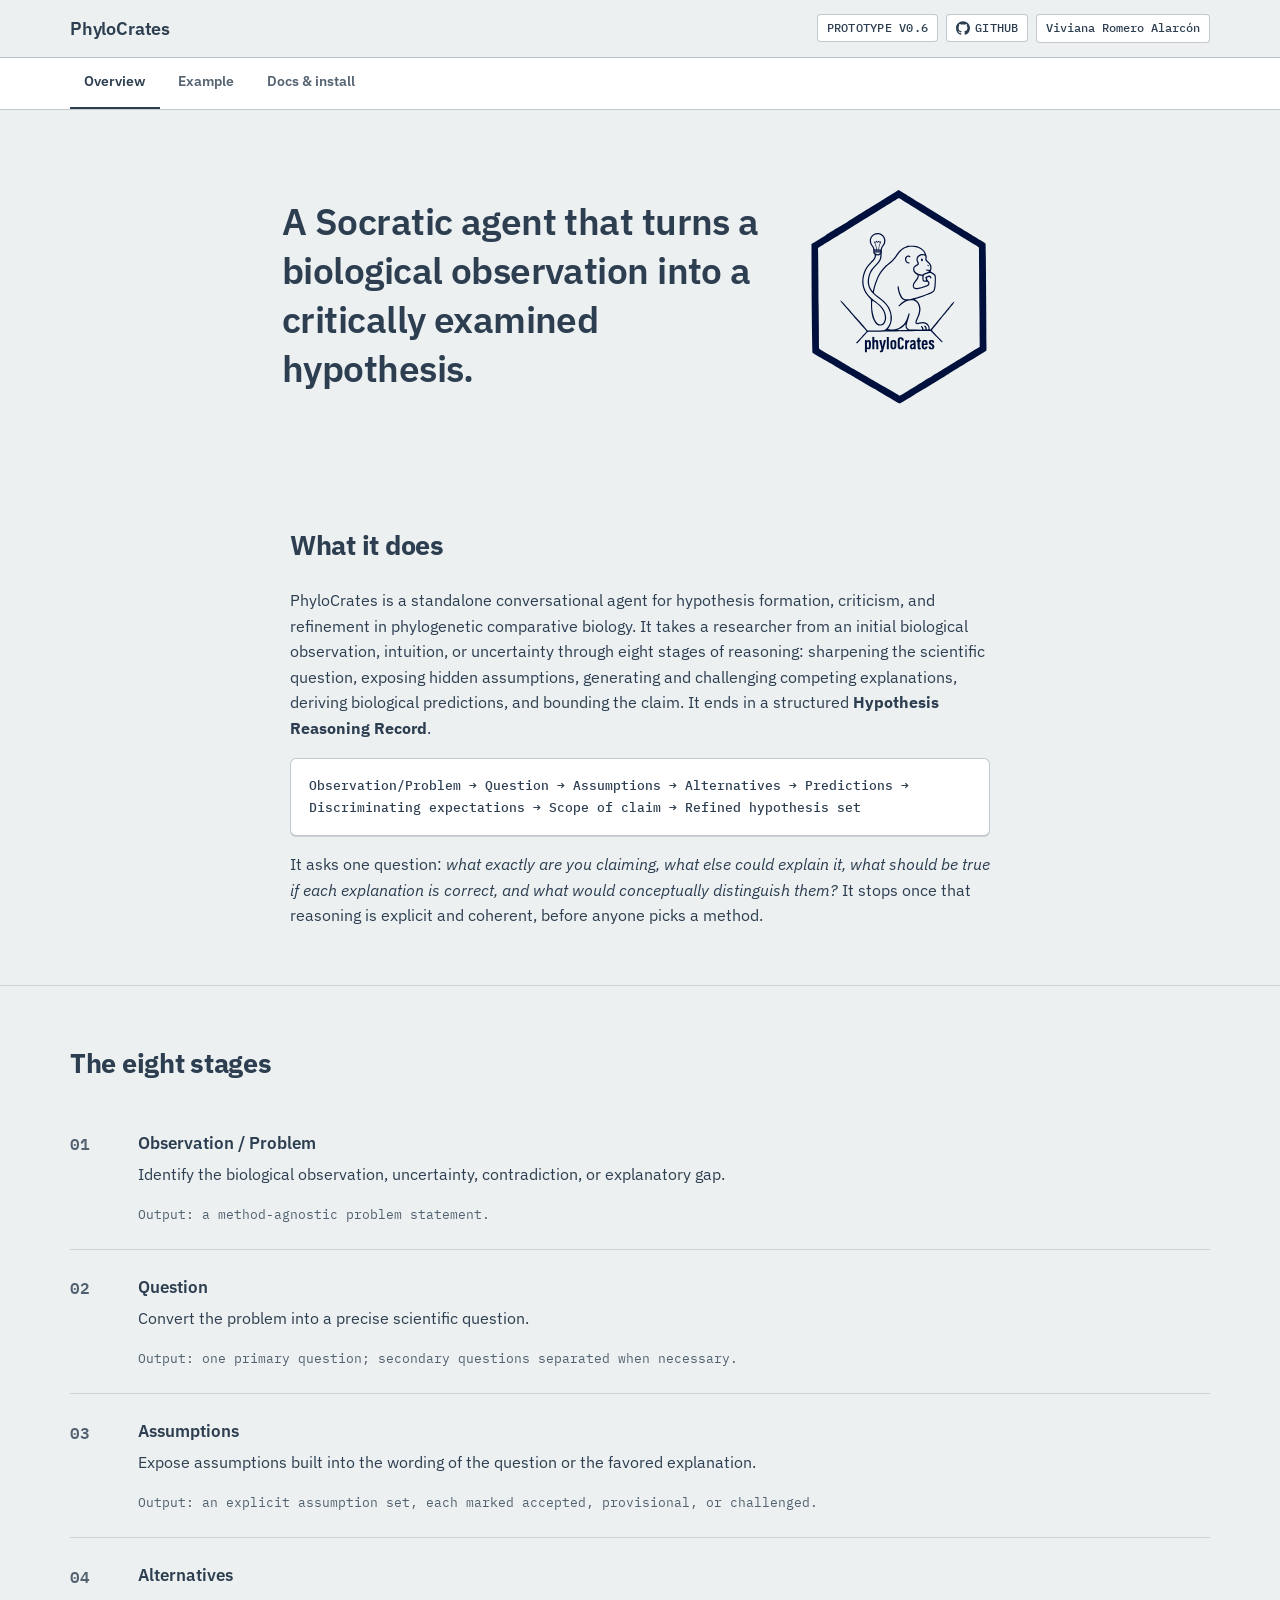
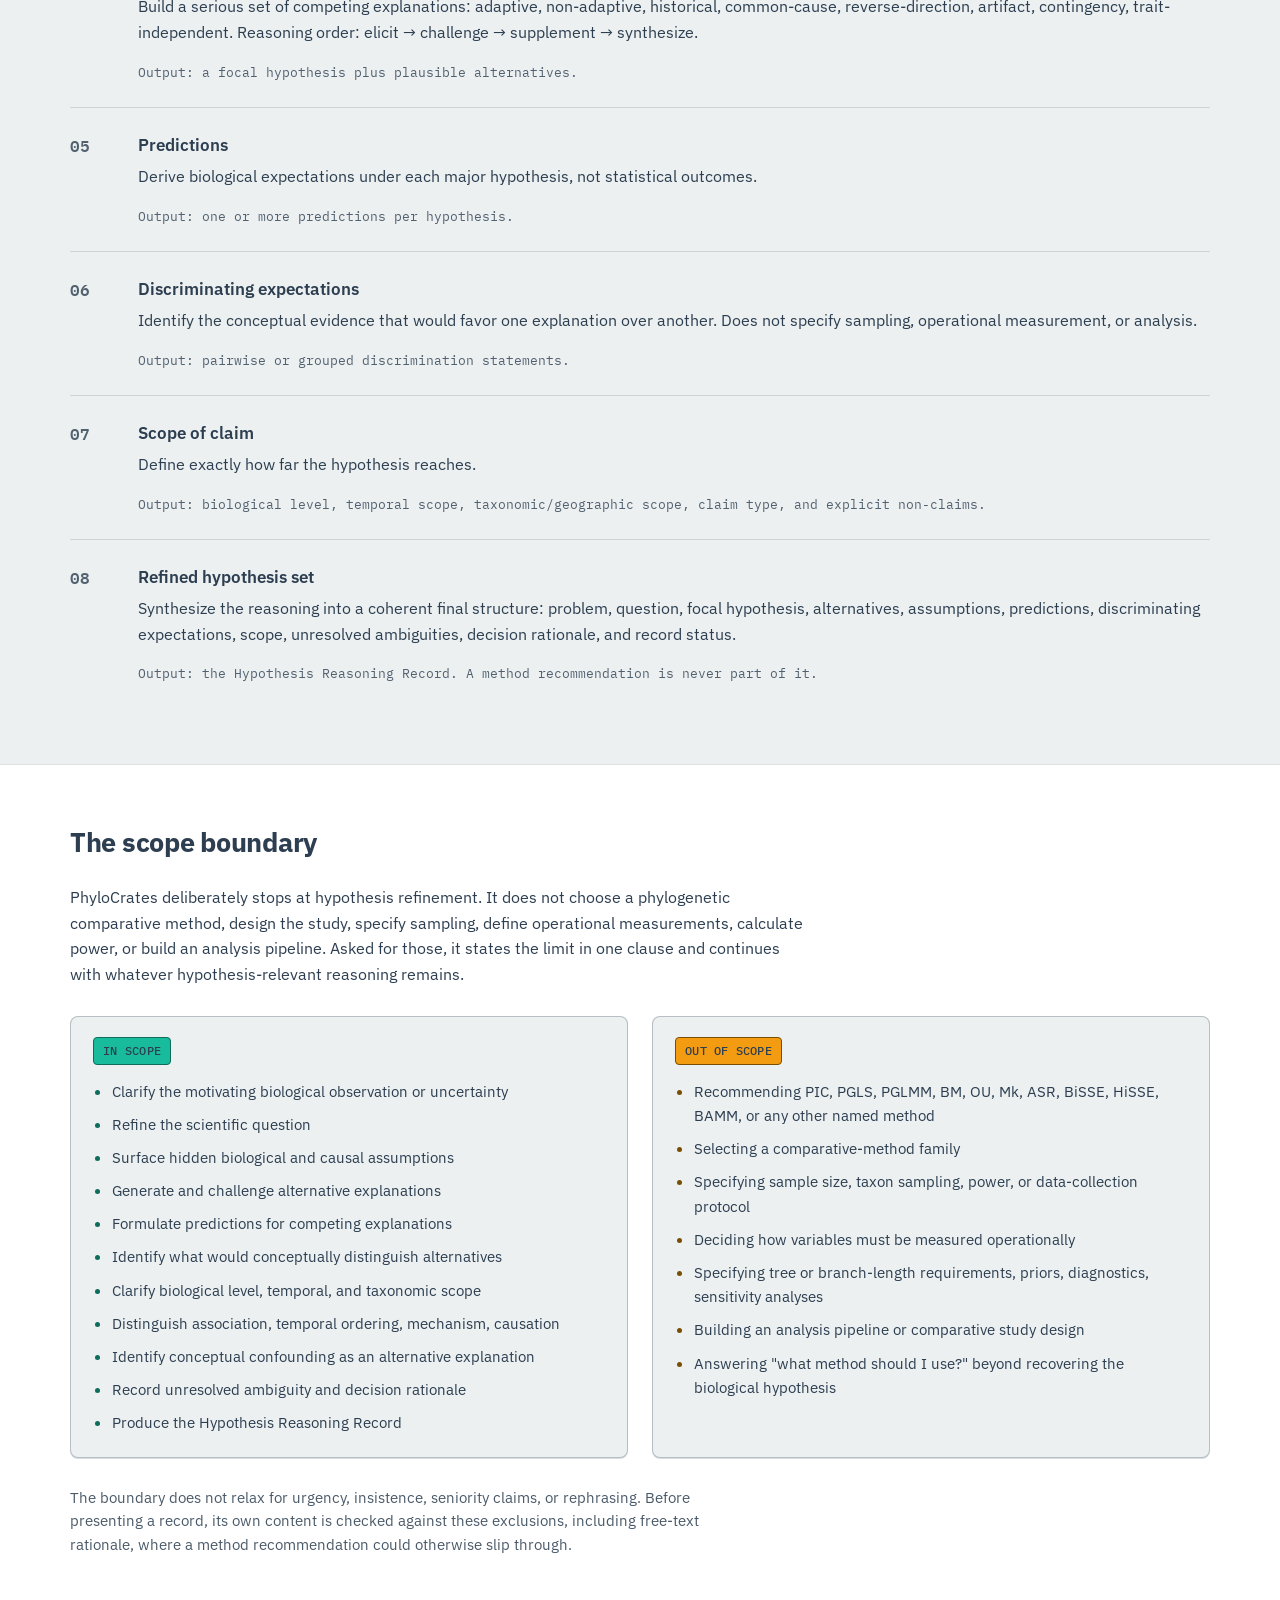
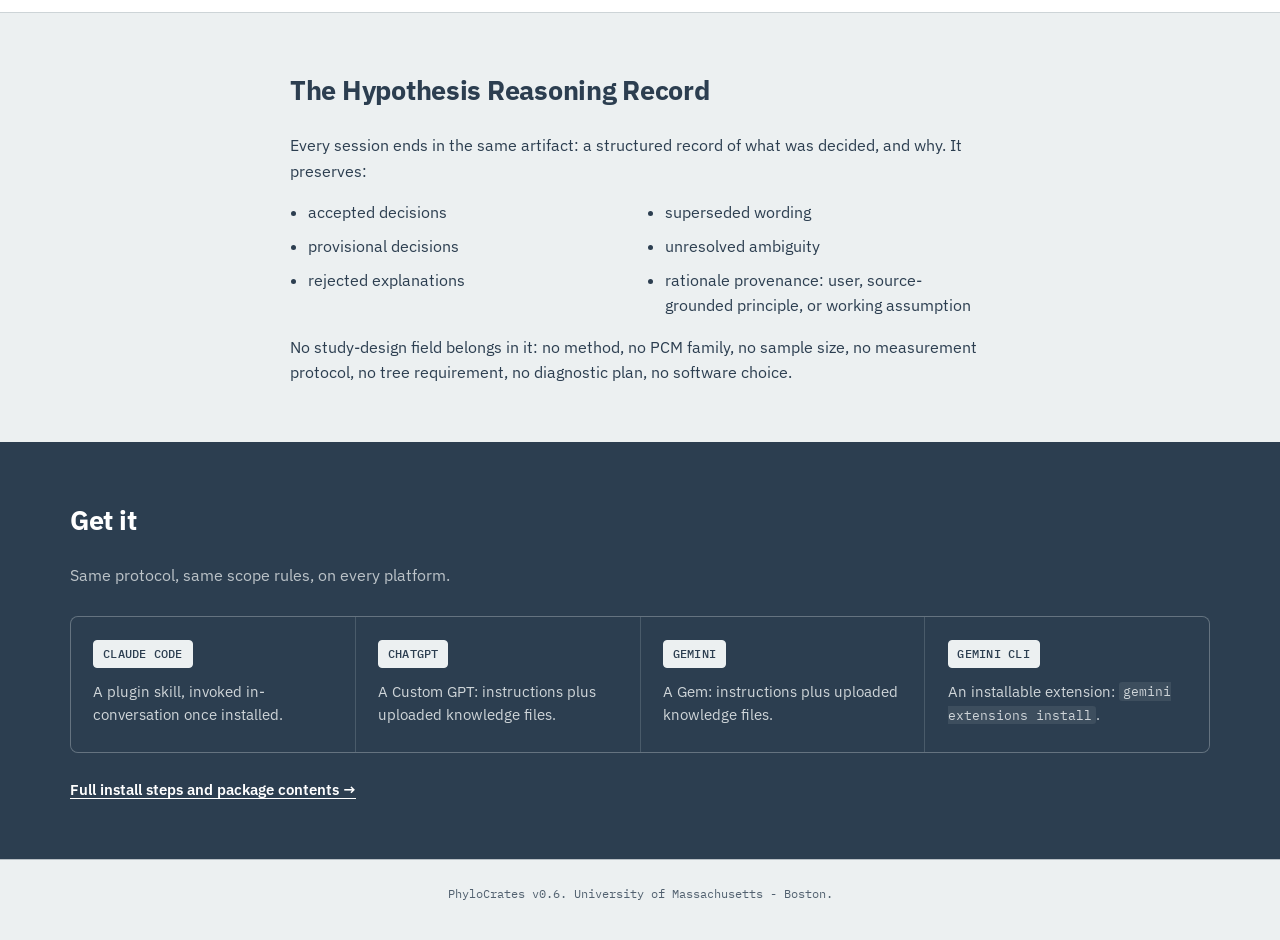
==== index.html @ ed5164d7 "260922" ====
<!doctype html>
<html lang="en">
<head>
<meta charset="utf-8">
<meta name="viewport" content="width=device-width, initial-scale=1">
<title>PhyloCrates: hypothesis refinement for phylogenetic comparative biology</title>
<meta name="description" content="PhyloCrates is a Socratic hypothesis-refinement agent for phylogenetic comparative biology. Eight stages from observation to a bounded, critically examined hypothesis set, then it stops.">
<link rel="icon" type="image/svg+xml" href="assets/owl-mark.svg">
<link rel="preconnect" href="https://fonts.googleapis.com">
<link rel="preconnect" href="https://fonts.gstatic.com" crossorigin>
<link href="https://fonts.googleapis.com/css2?family=IBM+Plex+Mono:wght@400;500;600&family=IBM+Plex+Sans:wght@400;500;600;700&display=swap" rel="stylesheet">
<link rel="stylesheet" href="styles.css">
</head>
<body>

<a class="skip-link" href="#main">Skip to content</a>

<header class="masthead">
  <div class="masthead-inner">
    <a class="wordmark" href="#top">
      <span>PhyloCrates</span>
    </a>
    <div class="masthead-tags">
      <span class="tag tag--neutral">Prototype v0.6</span>
      <a class="tag tag--icon" href="https://github.com/alarconvv/phylocrates-plugin.git" title="GitHub repository (link coming soon)" aria-label="GitHub repository, link coming soon">
        <svg viewBox="0 0 24 24" width="14" height="14" aria-hidden="true"><path fill="currentColor" d="M12 .297c-6.63 0-12 5.373-12 12 0 5.303 3.438 9.8 8.205 11.385.6.113.82-.258.82-.577 0-.285-.01-1.04-.015-2.04-3.338.724-4.042-1.61-4.042-1.61C4.422 18.07 3.633 17.7 3.633 17.7c-1.087-.744.084-.729.084-.729 1.205.084 1.838 1.236 1.838 1.236 1.07 1.835 2.809 1.305 3.495.998.108-.776.417-1.305.76-1.605-2.665-.3-5.466-1.332-5.466-5.93 0-1.31.465-2.38 1.235-3.22-.135-.303-.54-1.523.105-3.176 0 0 1.005-.322 3.3 1.23.96-.267 1.98-.399 3-.405 1.02.006 2.04.138 3 .405 2.28-1.552 3.285-1.23 3.285-1.23.645 1.653.24 2.873.12 3.176.765.84 1.23 1.91 1.23 3.22 0 4.61-2.805 5.625-5.475 5.92.42.36.81 1.096.81 2.22 0 1.606-.015 2.896-.015 3.286 0 .315.21.69.825.57C20.565 22.092 24 17.592 24 12.297c0-6.627-5.373-12-12-12"/></svg>
        <span>GitHub</span>
      </a>
      <span class="tag tag--neutral tag--wide">Viviana Romero Alarcón</span>
    </div>
  </div>
</header>

<nav class="site-nav" aria-label="Site">
  <ul>
    <li><a href="index.html" aria-current="page">Overview</a></li>
    <li><a href="example.html">Example</a></li>
    <li><a href="docs.html">Docs &amp; install</a></li>
  </ul>
</nav>

<main id="main">

  <section class="hero" id="top">
    <p class="thesis">A Socratic agent that turns a biological observation into a critically examined hypothesis.</p>
    <img class="hero-mark" src="assets/PhylogratesLogo.svg" alt="PhyloCrates mark: a thinking figure with an idea">
  </section>

  <section class="section" aria-labelledby="what-heading">
    <div class="section-inner section-inner--prose">
      <h2 id="what-heading">What it does</h2>
      <p>PhyloCrates is a standalone conversational agent for hypothesis formation, criticism, and refinement in phylogenetic comparative biology. It takes a researcher from an initial biological observation, intuition, or uncertainty through eight stages of reasoning: sharpening the scientific question, exposing hidden assumptions, generating and challenging competing explanations, deriving biological predictions, and bounding the claim. It ends in a structured <strong>Hypothesis Reasoning Record</strong>.</p>
      <p class="protocol-chain">Observation/Problem → Question → Assumptions → Alternatives → Predictions → Discriminating expectations → Scope of claim → Refined hypothesis set</p>
      <p>It asks one question: <em>what exactly are you claiming, what else could explain it, what should be true if each explanation is correct, and what would conceptually distinguish them?</em> It stops once that reasoning is explicit and coherent, before anyone picks a method.</p>
    </div>
  </section>

  <section class="section section--stages" aria-labelledby="stages-heading">
    <div class="section-inner">
      <h2 id="stages-heading">The eight stages</h2>
      <ol class="stage-list">
        <li>
          <div class="stage-list-num">01</div>
          <div>
            <h3>Observation / Problem</h3>
            <p>Identify the biological observation, uncertainty, contradiction, or explanatory gap.</p>
            <p class="stage-output">Output: a method-agnostic problem statement.</p>
          </div>
        </li>
        <li>
          <div class="stage-list-num">02</div>
          <div>
            <h3>Question</h3>
            <p>Convert the problem into a precise scientific question.</p>
            <p class="stage-output">Output: one primary question; secondary questions separated when necessary.</p>
          </div>
        </li>
        <li>
          <div class="stage-list-num">03</div>
          <div>
            <h3>Assumptions</h3>
            <p>Expose assumptions built into the wording of the question or the favored explanation.</p>
            <p class="stage-output">Output: an explicit assumption set, each marked accepted, provisional, or challenged.</p>
          </div>
        </li>
        <li>
          <div class="stage-list-num">04</div>
          <div>
            <h3>Alternatives</h3>
            <p>Build a serious set of competing explanations: adaptive, non-adaptive, historical, common-cause, reverse-direction, artifact, contingency, trait-independent. Reasoning order: elicit → challenge → supplement → synthesize.</p>
            <p class="stage-output">Output: a focal hypothesis plus plausible alternatives.</p>
          </div>
        </li>
        <li>
          <div class="stage-list-num">05</div>
          <div>
            <h3>Predictions</h3>
            <p>Derive biological expectations under each major hypothesis, not statistical outcomes.</p>
            <p class="stage-output">Output: one or more predictions per hypothesis.</p>
          </div>
        </li>
        <li>
          <div class="stage-list-num">06</div>
          <div>
            <h3>Discriminating expectations</h3>
            <p>Identify the conceptual evidence that would favor one explanation over another. Does not specify sampling, operational measurement, or analysis.</p>
            <p class="stage-output">Output: pairwise or grouped discrimination statements.</p>
          </div>
        </li>
        <li>
          <div class="stage-list-num">07</div>
          <div>
            <h3>Scope of claim</h3>
            <p>Define exactly how far the hypothesis reaches.</p>
            <p class="stage-output">Output: biological level, temporal scope, taxonomic/geographic scope, claim type, and explicit non-claims.</p>
          </div>
        </li>
        <li>
          <div class="stage-list-num">08</div>
          <div>
            <h3>Refined hypothesis set</h3>
            <p>Synthesize the reasoning into a coherent final structure: problem, question, focal hypothesis, alternatives, assumptions, predictions, discriminating expectations, scope, unresolved ambiguities, decision rationale, and record status.</p>
            <p class="stage-output">Output: the Hypothesis Reasoning Record. A method recommendation is never part of it.</p>
          </div>
        </li>
      </ol>
    </div>
  </section>

  <section class="section section--boundary" aria-labelledby="boundary-heading">
    <div class="section-inner">
      <h2 id="boundary-heading">The scope boundary</h2>
      <p class="boundary-intro">PhyloCrates deliberately stops at hypothesis refinement. It does not choose a phylogenetic comparative method, design the study, specify sampling, define operational measurements, calculate power, or build an analysis pipeline. Asked for those, it states the limit in one clause and continues with whatever hypothesis-relevant reasoning remains.</p>
      <div class="boundary-grid">
        <div class="boundary-block boundary-block--in">
          <span class="tag tag--turquoise">In scope</span>
          <ul>
            <li>Clarify the motivating biological observation or uncertainty</li>
            <li>Refine the scientific question</li>
            <li>Surface hidden biological and causal assumptions</li>
            <li>Generate and challenge alternative explanations</li>
            <li>Formulate predictions for competing explanations</li>
            <li>Identify what would conceptually distinguish alternatives</li>
            <li>Clarify biological level, temporal, and taxonomic scope</li>
            <li>Distinguish association, temporal ordering, mechanism, causation</li>
            <li>Identify conceptual confounding as an alternative explanation</li>
            <li>Record unresolved ambiguity and decision rationale</li>
            <li>Produce the Hypothesis Reasoning Record</li>
          </ul>
        </div>
        <div class="boundary-block boundary-block--out">
          <span class="tag tag--amber">Out of scope</span>
          <ul>
            <li>Recommending PIC, PGLS, PGLMM, BM, OU, Mk, ASR, BiSSE, HiSSE, BAMM, or any other named method</li>
            <li>Selecting a comparative-method family</li>
            <li>Specifying sample size, taxon sampling, power, or data-collection protocol</li>
            <li>Deciding how variables must be measured operationally</li>
            <li>Specifying tree or branch-length requirements, priors, diagnostics, sensitivity analyses</li>
            <li>Building an analysis pipeline or comparative study design</li>
            <li>Answering "what method should I use?" beyond recovering the biological hypothesis</li>
          </ul>
        </div>
      </div>
      <p class="boundary-footer">The boundary does not relax for urgency, insistence, seniority claims, or rephrasing. Before presenting a record, its own content is checked against these exclusions, including free-text rationale, where a method recommendation could otherwise slip through.</p>
    </div>
  </section>

  <section class="section" aria-labelledby="record-heading">
    <div class="section-inner section-inner--prose">
      <h2 id="record-heading">The Hypothesis Reasoning Record</h2>
      <p>Every session ends in the same artifact: a structured record of what was decided, and why. It preserves:</p>
      <ul class="record-list">
        <li>accepted decisions</li>
        <li>provisional decisions</li>
        <li>rejected explanations</li>
        <li>superseded wording</li>
        <li>unresolved ambiguity</li>
        <li>rationale provenance: user, source-grounded principle, or working assumption</li>
      </ul>
      <p>No study-design field belongs in it: no method, no PCM family, no sample size, no measurement protocol, no tree requirement, no diagnostic plan, no software choice.</p>
    </div>
  </section>

  <section class="section section--get" aria-labelledby="get-heading">
    <div class="section-inner">
      <h2 id="get-heading">Get it</h2>
      <p class="get-intro">Same protocol, same scope rules, on every platform.</p>
      <div class="get-grid">
        <div class="get-card">
          <span class="tag tag--neutral">Claude Code</span>
          <p>A plugin skill, invoked in-conversation once installed.</p>
        </div>
        <div class="get-card">
          <span class="tag tag--neutral">ChatGPT</span>
          <p>A Custom GPT: instructions plus uploaded knowledge files.</p>
        </div>
        <div class="get-card">
          <span class="tag tag--neutral">Gemini</span>
          <p>A Gem: instructions plus uploaded knowledge files.</p>
        </div>
        <div class="get-card">
          <span class="tag tag--neutral">Gemini CLI</span>
          <p>An installable extension: <code>gemini extensions install</code>.</p>
        </div>
      </div>
      <p class="get-link"><a href="docs.html">Full install steps and package contents →</a></p>
    </div>
  </section>

</main>

<footer class="site-footer">
  <p>PhyloCrates v0.6. University of Massachusetts - Boston.</p>
</footer>

</body>
</html>
---- styles.css ----
:root {
  --navy: #2C3E50;
  --gray: #ECF0F1;
  --white: #FFFFFF;
  --turquoise: #18BC9C;
  --turquoise-ink: #0D6D5A;
  --amber: #F39C12;
  --amber-ink: #7A4E00;
  --border: rgba(44, 62, 80, 0.16);
  --border-strong: rgba(44, 62, 80, 0.28);
  --font-sans: 'IBM Plex Sans', -apple-system, BlinkMacSystemFont, sans-serif;
  --font-mono: 'IBM Plex Mono', ui-monospace, SFMono-Regular, Menlo, monospace;
  --radius-sm: 4px;
  --radius-md: 6px;
  --radius-lg: 8px;
  --shadow-flat: 0 1px 0 rgba(44, 62, 80, 0.18);
  --container: 1180px;
}

* { box-sizing: border-box; }

html {
  scroll-behavior: smooth;
}

body {
  margin: 0;
  background: var(--gray);
  color: var(--navy);
  font-family: var(--font-sans);
  font-size: 16px;
  line-height: 1.6;
  -webkit-font-smoothing: antialiased;
}

::selection {
  background: var(--navy);
  color: var(--gray);
}

::-webkit-scrollbar { width: 12px; height: 12px; }
::-webkit-scrollbar-track { background: var(--gray); }
::-webkit-scrollbar-thumb {
  background: var(--border-strong);
  border: 3px solid var(--gray);
  border-radius: var(--radius-lg);
}
::-webkit-scrollbar-thumb:hover { background: var(--navy); }

:focus-visible {
  outline: 2px solid var(--navy);
  outline-offset: 2px;
  border-radius: 2px;
}

a {
  color: var(--navy);
  text-underline-offset: 3px;
}

.skip-link {
  position: absolute;
  left: -9999px;
  top: 0;
  background: var(--navy);
  color: var(--white);
  padding: 0.75rem 1.25rem;
  z-index: 100;
  border-radius: 0 0 var(--radius-sm) 0;
}
.skip-link:focus {
  left: 0;
}

/* Masthead */

.masthead {
  background: var(--gray);
  border-bottom: 1px solid var(--border-strong);
  position: sticky;
  top: 0;
  z-index: 20;
}

.masthead-inner {
  max-width: var(--container);
  margin: 0 auto;
  padding: 0.85rem 1.25rem;
  display: flex;
  align-items: center;
  justify-content: space-between;
  flex-wrap: wrap;
  gap: 0.6rem 1rem;
}

.wordmark {
  display: flex;
  align-items: center;
  gap: 0.6rem;
  text-decoration: none;
  color: var(--navy);
  font-weight: 600;
  font-size: 1.15rem;
  letter-spacing: -0.01em;
}

.masthead-tags {
  display: flex;
  align-items: center;
  gap: 0.5rem;
  flex-wrap: wrap;
}

.tag {
  display: inline-flex;
  align-items: center;
  font-family: var(--font-mono);
  font-size: 0.72rem;
  font-weight: 500;
  letter-spacing: 0.02em;
  text-transform: uppercase;
  padding: 0.3rem 0.55rem;
  border-radius: var(--radius-sm);
  line-height: 1.4;
  white-space: nowrap;
}

.tag--wide {
  text-transform: none;
  letter-spacing: 0;
  font-size: 0.75rem;
  white-space: normal;
}

.tag--neutral {
  background: var(--white);
  color: var(--navy);
  border: 1px solid var(--border-strong);
}

.tag--icon {
  background: var(--white);
  color: var(--navy);
  border: 1px solid var(--border-strong);
  gap: 0.35rem;
  text-decoration: none;
  cursor: pointer;
}

.tag--icon:hover {
  background: var(--navy);
  color: var(--white);
}

.tag--icon svg { flex-shrink: 0; }

.tag--turquoise {
  background: var(--turquoise);
  color: var(--navy);
  border: 1px solid var(--turquoise-ink);
}

.tag--amber {
  background: var(--amber);
  color: var(--navy);
  border: 1px solid var(--amber-ink);
}

/* Nav tabs */

.site-nav {
  background: var(--white);
  border-bottom: 1px solid var(--border-strong);
}

.site-nav ul {
  max-width: var(--container);
  margin: 0 auto;
  padding: 0 1.25rem;
  list-style: none;
  display: flex;
  gap: 0.25rem;
  overflow-x: auto;
  scrollbar-width: none;
}
.site-nav ul::-webkit-scrollbar { display: none; }

.site-nav a {
  display: inline-block;
  padding: 0.85rem 0.9rem;
  font-size: 0.85rem;
  font-weight: 600;
  text-decoration: none;
  color: var(--navy);
  opacity: 0.8;
  border-bottom: 2px solid transparent;
  white-space: nowrap;
}

.site-nav a:hover { opacity: 1; }

.site-nav a[aria-current="page"] {
  opacity: 1;
  border-bottom-color: var(--navy);
}

/* Layout */

.section-inner {
  max-width: var(--container);
  margin: 0 auto;
  padding: 3.5rem 1.25rem;
}

.section-inner--prose {
  max-width: 74ch;
}

.section + .section {
  border-top: 1px solid var(--border);
}

.hero {
  max-width: var(--container);
  margin: 0 auto;
  padding: 3.25rem 1.25rem 2.5rem;
  display: flex;
  align-items: center;
  justify-content: center;
  gap: 2rem;
}

.thesis {
  font-size: clamp(1.5rem, 1.05rem + 1.6vw, 2.35rem);
  font-weight: 600;
  line-height: 1.32;
  letter-spacing: -0.015em;
  max-width: 22ch;
  margin: 0;
}

.hero-mark {
  flex-shrink: 0;
  width: clamp(140px, 16vw, 200px);
  height: auto;
}

h2 {
  font-size: clamp(1.35rem, 1.15rem + 0.7vw, 1.75rem);
  font-weight: 700;
  letter-spacing: -0.01em;
  margin: 0 0 1.25rem;
}

h3 {
  font-size: 1.05rem;
  font-weight: 600;
  margin: 0 0 0.35rem;
}

p { margin: 0 0 1rem; }
p:last-child { margin-bottom: 0; }

.protocol-chain {
  font-family: var(--font-mono);
  font-size: 0.82rem;
  font-weight: 500;
  background: var(--white);
  border: 1px solid var(--border-strong);
  border-radius: var(--radius-md);
  padding: 1rem 1.1rem;
  line-height: 1.7;
  box-shadow: var(--shadow-flat);
}

/* Stage list */

.stage-list {
  list-style: none;
  margin: 0;
  padding: 0;
  display: flex;
  flex-direction: column;
  gap: 0;
}

.stage-list li {
  display: grid;
  grid-template-columns: 3rem 1fr;
  gap: 1.25rem;
  padding: 1.5rem 0;
  border-top: 1px solid var(--border);
}

.stage-list li:first-child { border-top: none; }

.stage-list-num {
  font-family: var(--font-mono);
  font-weight: 600;
  color: var(--navy);
  opacity: 0.8;
  font-size: 1rem;
  padding-top: 0.1rem;
}

.stage-output {
  font-family: var(--font-mono);
  font-size: 0.82rem;
  color: var(--navy);
  opacity: 0.8;
  margin-bottom: 0 !important;
}

/* Boundary */

.section--boundary {
  background: var(--white);
}

.boundary-intro {
  max-width: 74ch;
}

.boundary-grid {
  display: grid;
  grid-template-columns: 1fr 1fr;
  gap: 1.5rem;
  margin-top: 1.75rem;
}

.boundary-block {
  border: 1px solid var(--border-strong);
  border-radius: var(--radius-lg);
  padding: 1.25rem 1.4rem 1.4rem;
  background: var(--gray);
  box-shadow: var(--shadow-flat);
}

.boundary-block ul {
  margin: 0.9rem 0 0;
  padding-left: 1.15rem;
}

.boundary-block li {
  margin-bottom: 0.55rem;
  font-size: 0.95rem;
}
.boundary-block li:last-child { margin-bottom: 0; }

.boundary-block--in li::marker { color: var(--turquoise-ink); }
.boundary-block--out li::marker { color: var(--amber-ink); }

.boundary-footer {
  max-width: 74ch;
  margin-top: 1.75rem;
  font-size: 0.92rem;
  opacity: 0.85;
}

/* Record list */

.record-list {
  columns: 2;
  column-gap: 2rem;
  padding-left: 1.15rem;
  margin: 0 0 1rem;
}
.record-list li { margin-bottom: 0.5rem; break-inside: avoid; }

/* Get it */

.section--get {
  background: var(--navy);
  color: var(--gray);
}

.section--get h2 { color: var(--white); }

.get-intro {
  opacity: 0.75;
  max-width: 60ch;
}

.get-grid {
  display: grid;
  grid-template-columns: repeat(auto-fit, minmax(220px, 1fr));
  gap: 1px;
  background: rgba(236, 240, 241, 0.16);
  border: 1px solid rgba(236, 240, 241, 0.16);
  border-radius: var(--radius-lg);
  overflow: hidden;
  margin-top: 1.75rem;
}

.get-card {
  background: var(--navy);
  padding: 1.4rem 1.4rem 1.6rem;
}

.get-card .tag--neutral {
  background: var(--gray);
  color: var(--navy);
  border-color: var(--gray);
}

.get-card p {
  margin: 0.75rem 0 0;
  font-size: 0.92rem;
  opacity: 0.85;
}

.get-card code {
  font-family: var(--font-mono);
  font-size: 0.85em;
  background: rgba(236, 240, 241, 0.1);
  padding: 0.1em 0.35em;
  border-radius: 3px;
}

.get-link {
  margin-top: 1.5rem;
}

.get-link a {
  color: var(--white);
  font-weight: 600;
  font-size: 0.92rem;
  text-decoration: underline;
}

/* Docs page */

.page-intro {
  max-width: 74ch;
}

.page-intro h1 {
  font-size: clamp(1.6rem, 1.3rem + 1vw, 2.15rem);
  font-weight: 700;
  letter-spacing: -0.015em;
  margin: 0 0 0.75rem;
}

.file-tree {
  font-family: var(--font-mono);
  font-size: 0.82rem;
  line-height: 1.85;
  background: var(--white);
  border: 1px solid var(--border-strong);
  border-radius: var(--radius-md);
  padding: 1.1rem 1.3rem;
  box-shadow: var(--shadow-flat);
  white-space: pre;
  overflow-x: auto;
}

.file-tree .path-note {
  font-family: var(--font-sans);
  opacity: 0.8;
}

.file-tree-note {
  margin-top: 1.25rem;
}

.install-grid {
  display: grid;
  grid-template-columns: repeat(auto-fit, minmax(280px, 1fr));
  gap: 1.5rem;
  margin-top: 1.75rem;
}

.install-card {
  border: 1px solid var(--border-strong);
  border-radius: var(--radius-lg);
  background: var(--gray);
  box-shadow: var(--shadow-flat);
  padding: 1.4rem 1.5rem 1.6rem;
}

.install-card h3 {
  display: flex;
  align-items: center;
  gap: 0.6rem;
  margin-bottom: 1rem;
}

.install-steps {
  list-style: none;
  margin: 0;
  padding: 0;
  counter-reset: step;
}

.install-steps li {
  counter-increment: step;
  display: grid;
  grid-template-columns: 1.5rem 1fr;
  gap: 0.75rem;
  margin-bottom: 0.75rem;
  font-size: 0.92rem;
}
.install-steps li:last-child { margin-bottom: 0; }

.install-steps li > span {
  min-width: 0;
}

.install-steps li::before {
  content: counter(step);
  font-family: var(--font-mono);
  font-size: 0.75rem;
  font-weight: 600;
  color: var(--navy);
  background: var(--white);
  border: 1px solid var(--border-strong);
  border-radius: var(--radius-sm);
  width: 1.5rem;
  height: 1.5rem;
  display: inline-flex;
  align-items: center;
  justify-content: center;
}

.install-steps code {
  font-family: var(--font-mono);
  font-size: 0.85em;
  background: var(--white);
  border: 1px solid var(--border);
  padding: 0.1em 0.35em;
  border-radius: 3px;
  overflow-wrap: break-word;
}

.install-steps code.cmd {
  display: block;
  margin-top: 0.5rem;
  padding: 0.55rem 0.7rem;
  white-space: pre;
  overflow-x: auto;
}

/* Example page */

.section--seed {
  background: var(--white);
}

.seed-quote {
  font-family: var(--font-sans);
  font-size: clamp(1.15rem, 1rem + 0.7vw, 1.5rem);
  font-weight: 500;
  font-style: italic;
  line-height: 1.5;
  max-width: 60ch;
  background: var(--gray);
  border: 1px solid var(--border-strong);
  border-radius: var(--radius-md);
  padding: 1.25rem 1.5rem;
  box-shadow: var(--shadow-flat);
  margin: 0;
}

.transcript {
  list-style: none;
  margin: 0;
  padding: 0;
  display: flex;
  flex-direction: column;
  gap: 1px;
  background: var(--border);
  border: 1px solid var(--border-strong);
  border-radius: var(--radius-lg);
  overflow: hidden;
}

.turn {
  background: var(--gray);
  padding: 1.1rem 1.4rem 1.25rem;
}

.turn--agent {
  background: var(--white);
}

.turn-role {
  display: inline-block;
  font-family: var(--font-mono);
  font-size: 0.72rem;
  font-weight: 600;
  letter-spacing: 0.04em;
  text-transform: uppercase;
  color: var(--navy);
  opacity: 0.8;
  margin-bottom: 0.5rem;
}

.turn p {
  max-width: 74ch;
}

.turn p:last-child {
  margin-bottom: 0;
}

.turn ul {
  max-width: 74ch;
  margin: 0.75rem 0 1rem;
  padding-left: 1.15rem;
}

.turn li {
  margin-bottom: 0.4rem;
}

.turn-aside {
  margin-top: 0.75rem;
  display: flex;
  flex-wrap: wrap;
  align-items: baseline;
  gap: 0.6rem;
}

.section--record {
  background: var(--white);
}

.record-yaml {
  margin: 1.75rem 0 0;
  font-family: var(--font-mono);
  font-size: 0.78rem;
  line-height: 1.7;
  background: var(--gray);
  border: 1px solid var(--border-strong);
  border-radius: var(--radius-md);
  padding: 1.1rem 1.3rem;
  box-shadow: var(--shadow-flat);
  overflow-x: auto;
  max-height: 32rem;
  overflow-y: auto;
}

.record-yaml code {
  white-space: pre;
}

/* Footer */

.site-footer {
  border-top: 1px solid var(--border-strong);
  padding: 1.5rem 1.25rem 2.25rem;
  text-align: center;
}

.site-footer p {
  margin: 0;
  font-family: var(--font-mono);
  font-size: 0.78rem;
  opacity: 0.8;
}

/* Responsive */

@media (max-width: 720px) {
  .boundary-grid { grid-template-columns: 1fr; }
  .record-list { columns: 1; }
  .stage-list li { grid-template-columns: 2.25rem 1fr; gap: 0.9rem; }
  .section-inner { padding: 2.5rem 1.1rem; }
  .hero {
    padding: 2.25rem 1.1rem 2rem;
    flex-direction: column-reverse;
    align-items: flex-start;
    gap: 1.5rem;
  }
  .hero-mark { width: 104px; }
  .masthead-inner { flex-direction: column; align-items: flex-start; }
  .masthead-tags { width: 100%; flex-direction: column; align-items: flex-start; }
}

@media (min-width: 1400px) {
  :root { --container: 1280px; }
}

@media (prefers-reduced-motion: reduce) {
  html { scroll-behavior: auto; }
}
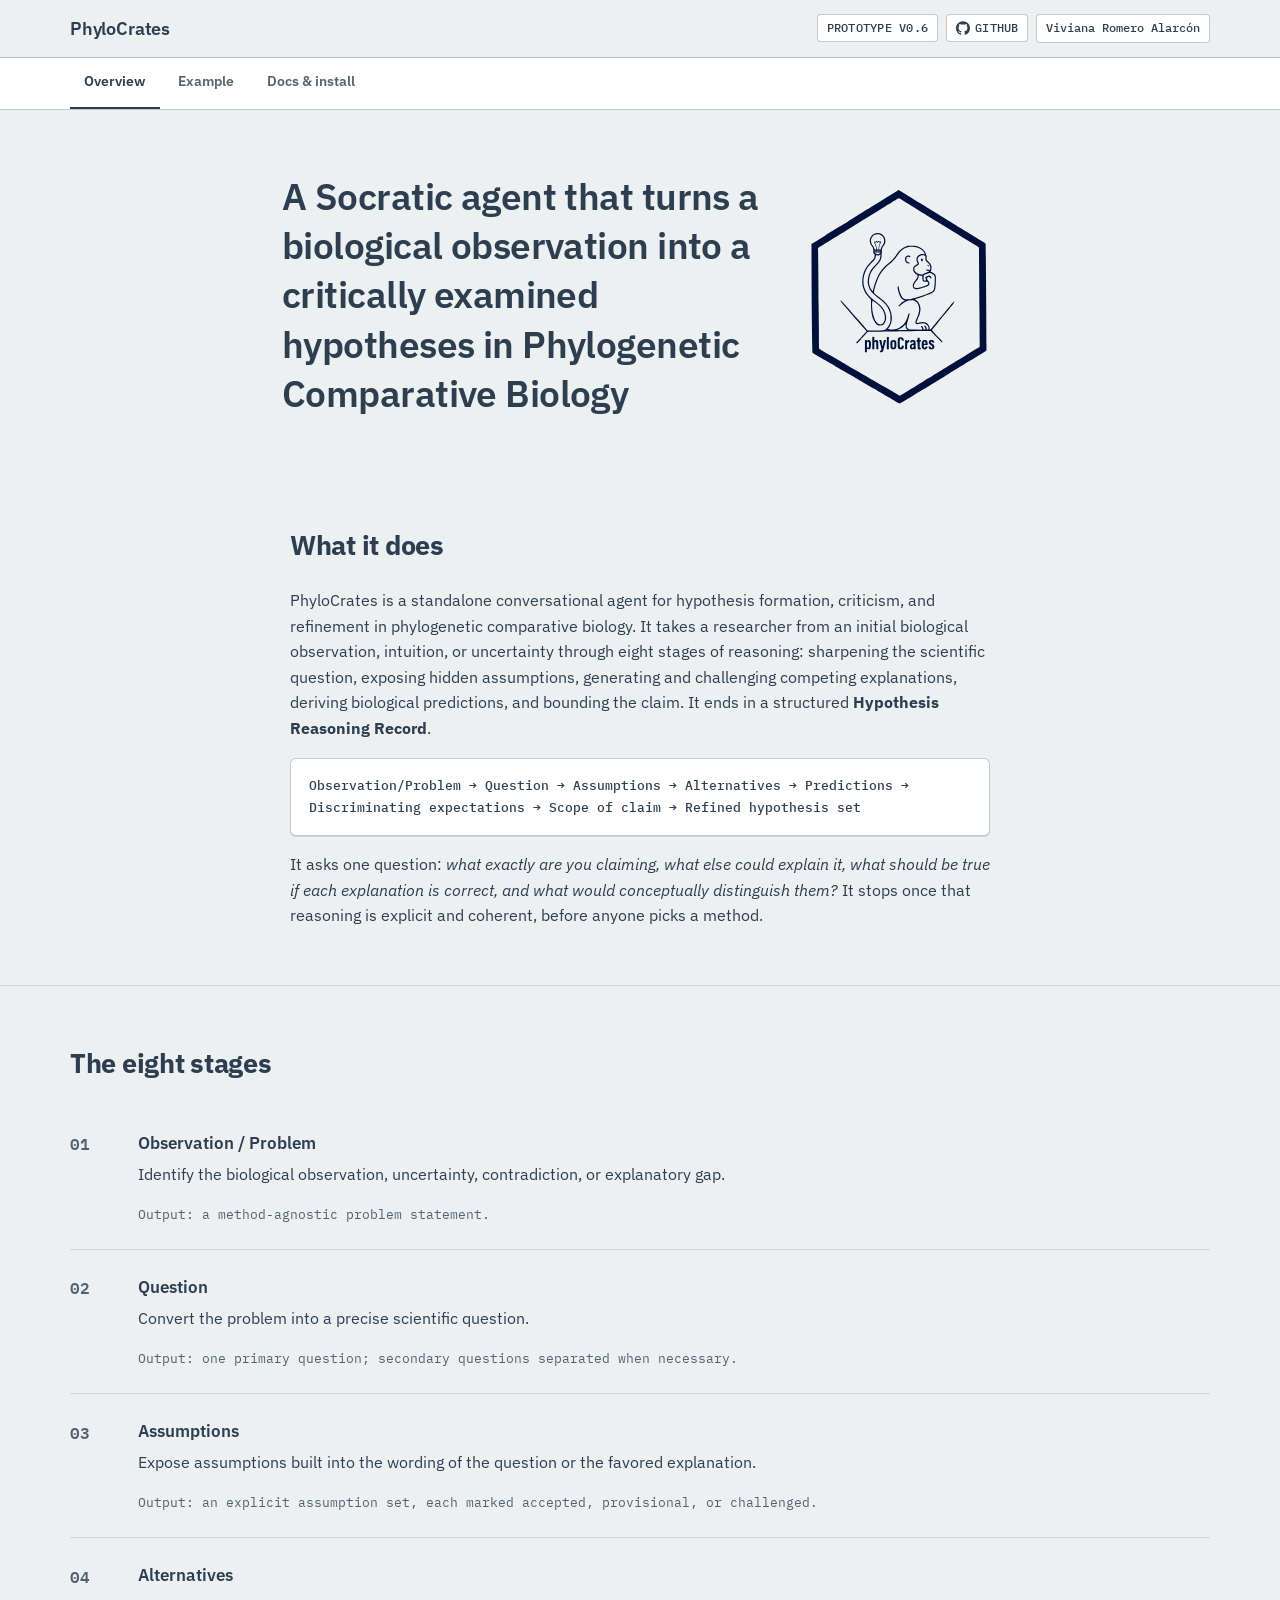
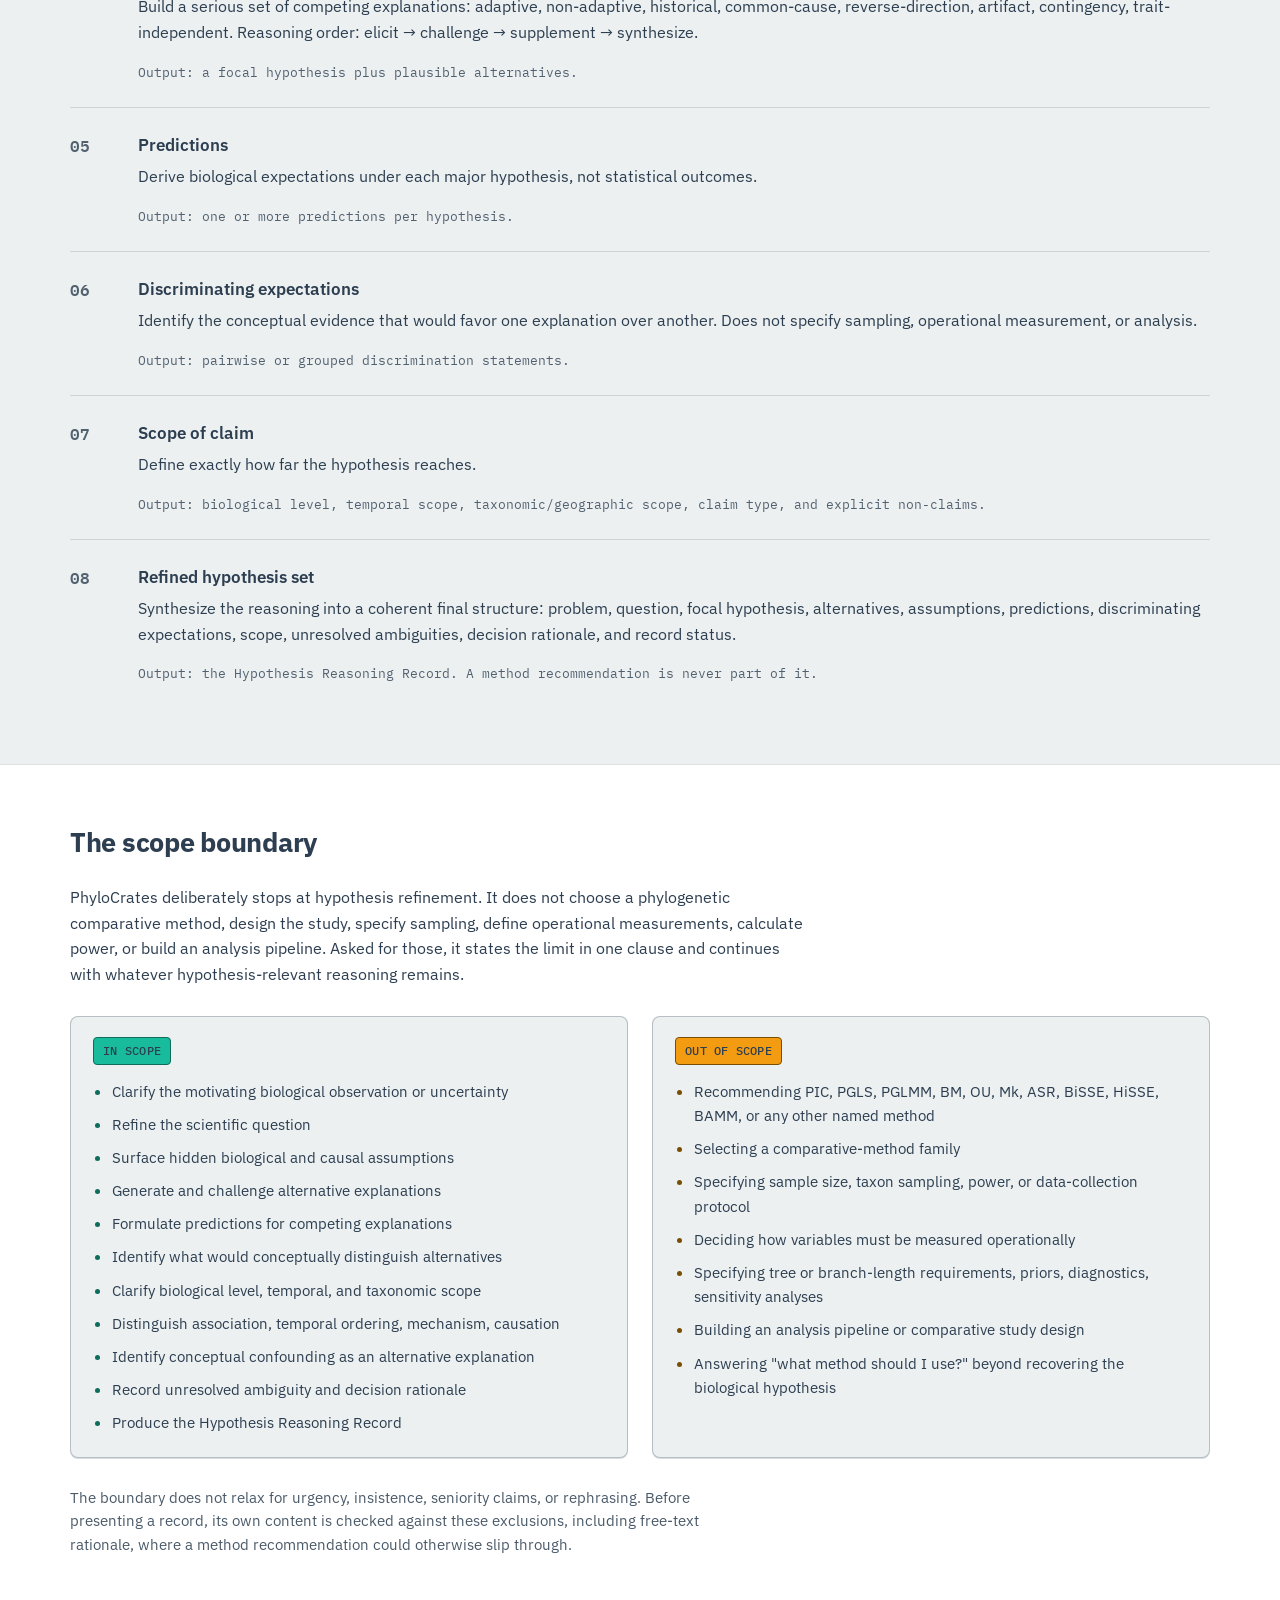
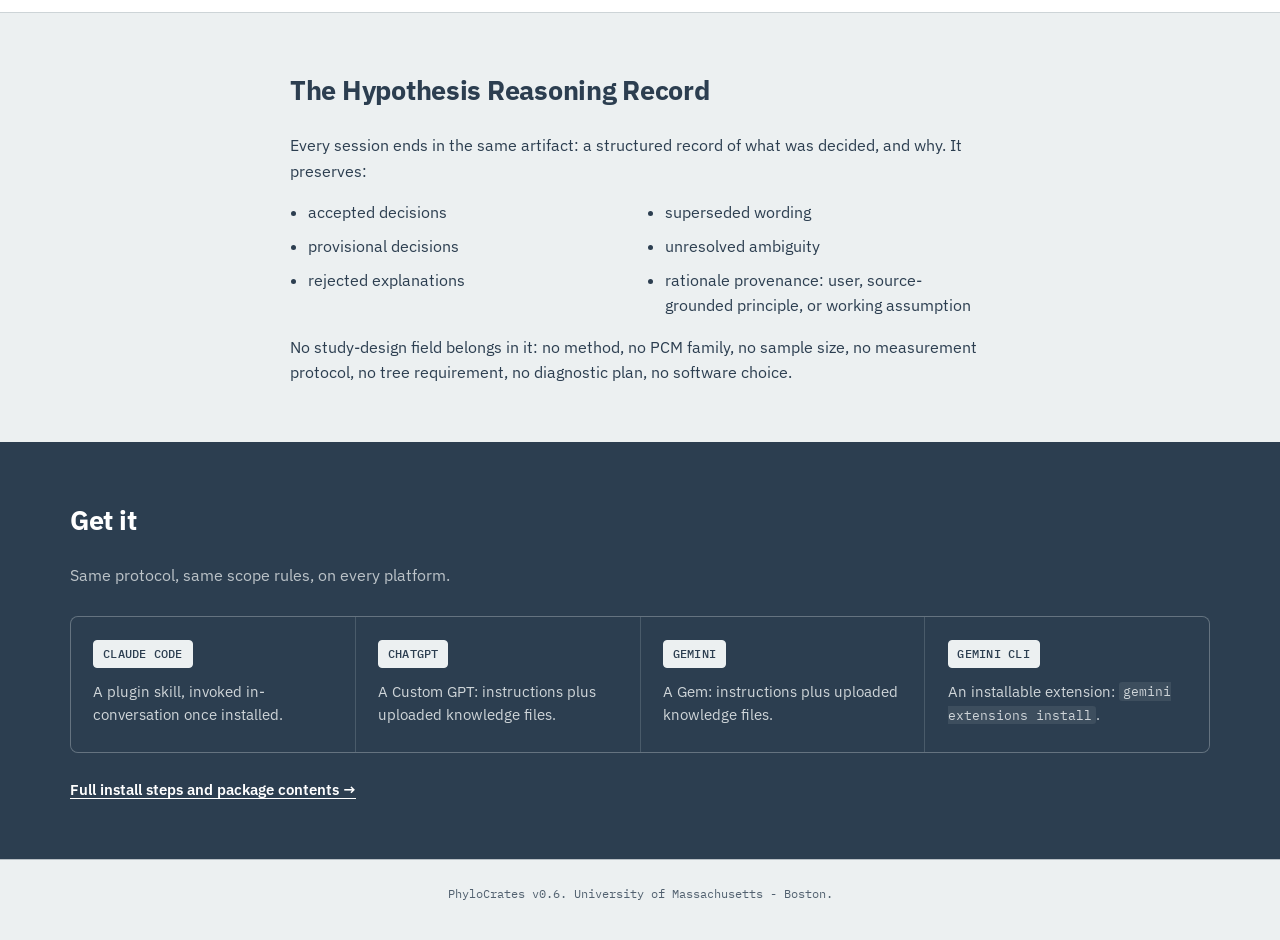
==== commit fc707abe: "Update thesis paragraph in index.html" ====
--- a/index.html
+++ b/index.html
@@ -42,7 +42,7 @@
 <main id="main">
 
   <section class="hero" id="top">
-    <p class="thesis">A Socratic agent that turns a biological observation into a critically examined hypothesis.</p>
+    <p class="thesis">A Socratic agent that turns a biological observation into a critically examined hypotheses in Phylogenetic Comparative Biology</p>
     <img class="hero-mark" src="assets/PhylogratesLogo.svg" alt="PhyloCrates mark: a thinking figure with an idea">
   </section>
 
